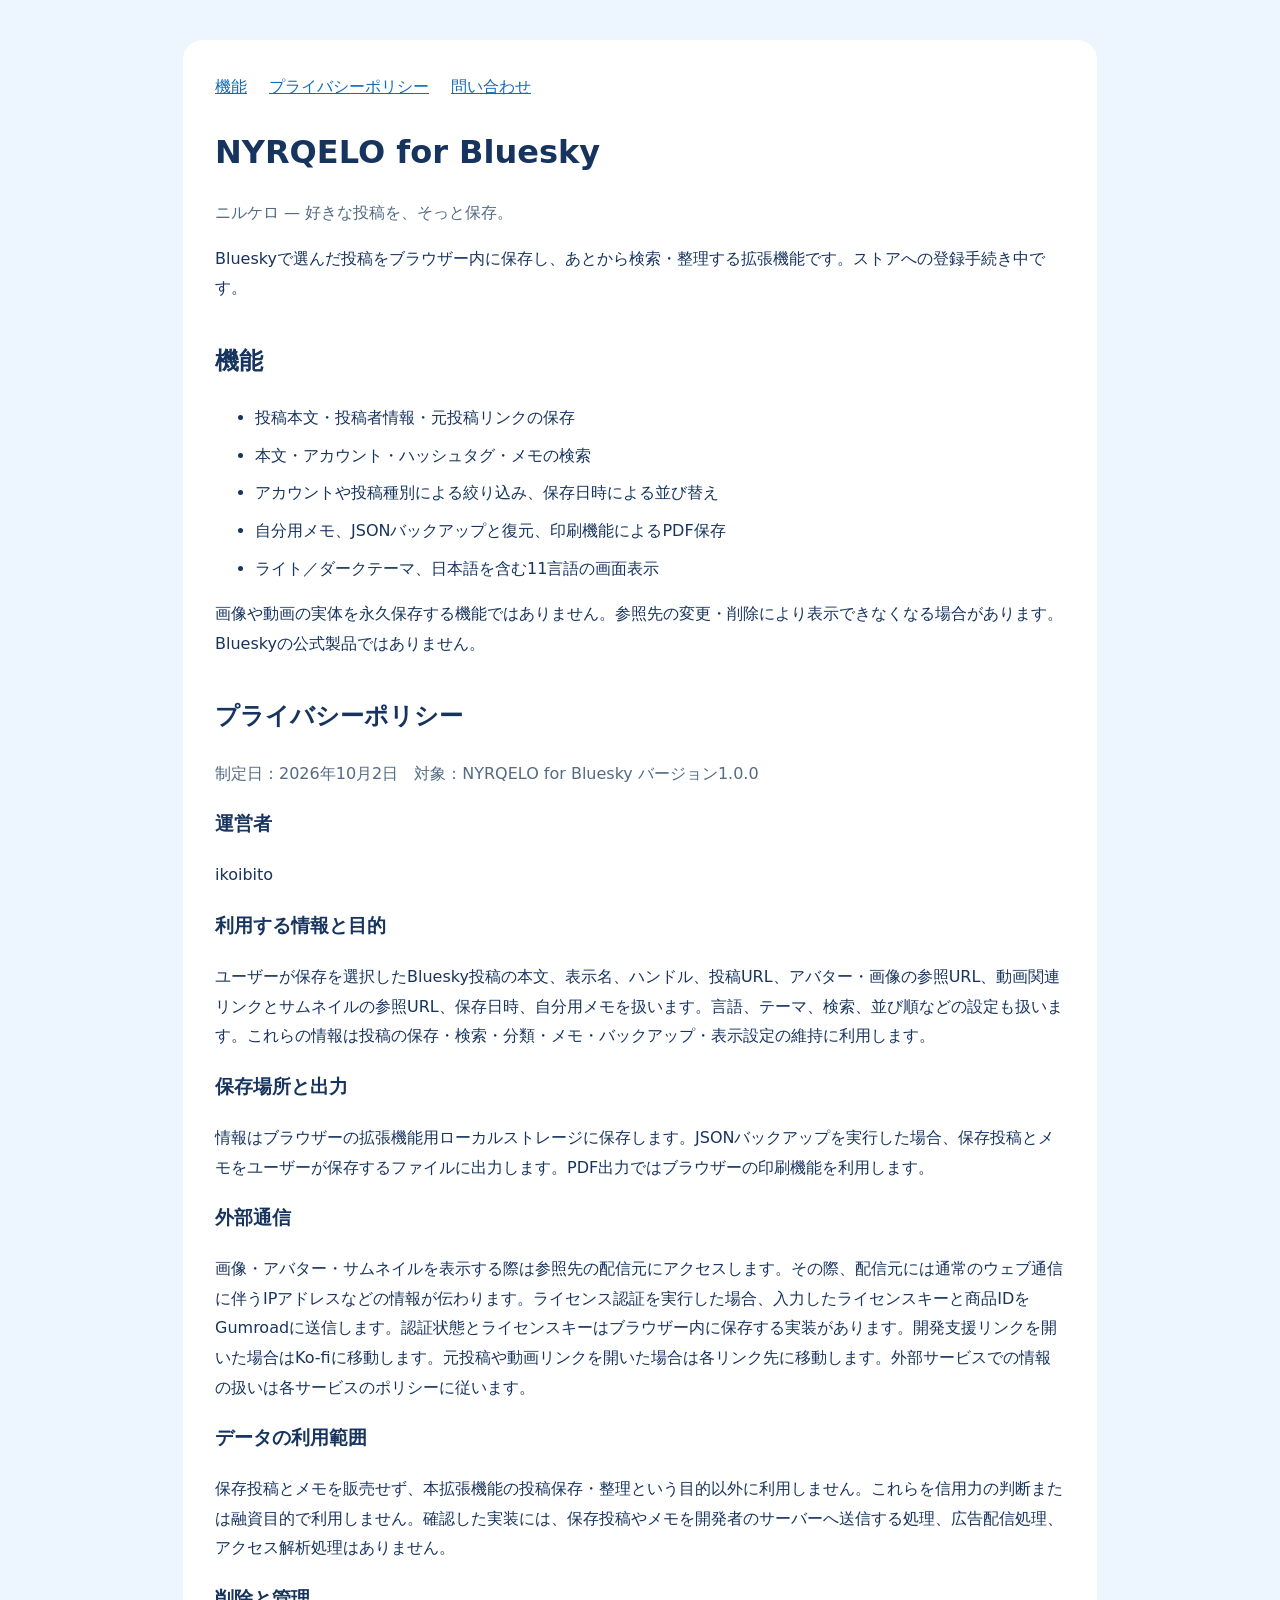
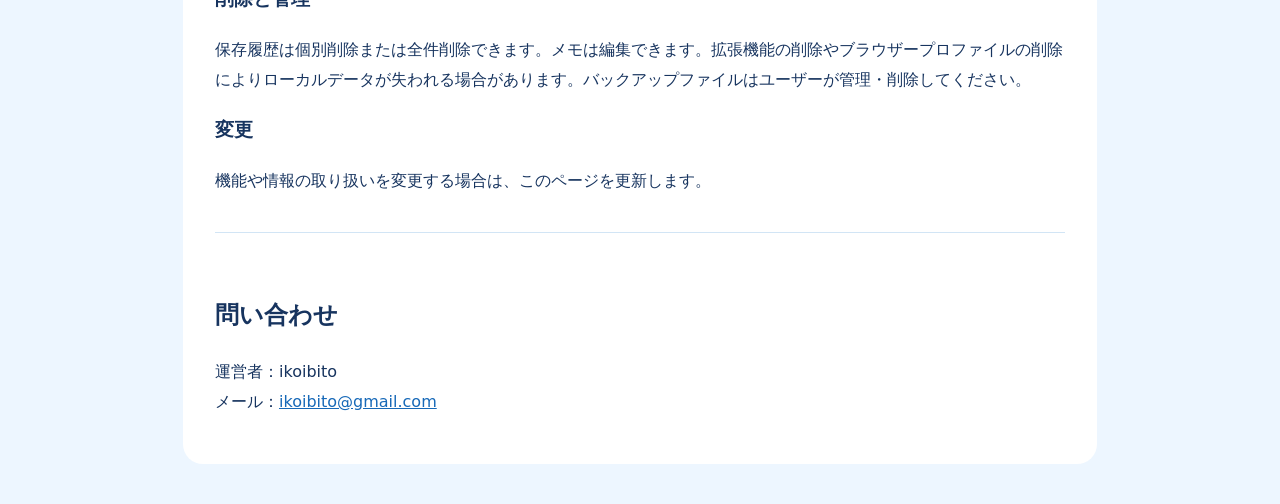
==== index.html @ 9e635da9 "製品紹介とプライバシーポリシーを公開" ====
<!doctype html>
<html lang="ja">
<head><meta charset="utf-8"><meta name="viewport" content="width=device-width,initial-scale=1"><title>NYRQELO for Bluesky｜ニルケロ</title>
<style>body{margin:0;background:#edf6ff;color:#17345f;font-family:system-ui,sans-serif;line-height:1.85}main{max-width:850px;margin:40px auto;padding:32px;background:#fff;border-radius:20px}h1{font-size:2rem;margin-bottom:0}h2{margin-top:36px}a{color:#1769b8}.sub{color:#536b83}li{margin:8px 0}footer{border-top:1px solid #d2e5f5;padding-top:24px;margin-top:36px}nav a{margin-right:22px}</style></head>
<body><main><nav><a href="#features">機能</a><a href="#privacy">プライバシーポリシー</a><a href="#support">問い合わせ</a></nav>
<h1>NYRQELO for Bluesky</h1><p class="sub">ニルケロ — 好きな投稿を、そっと保存。</p><p>Blueskyで選んだ投稿をブラウザー内に保存し、あとから検索・整理する拡張機能です。ストアへの登録手続き中です。</p>
<h2 id="features">機能</h2><ul><li>投稿本文・投稿者情報・元投稿リンクの保存</li><li>本文・アカウント・ハッシュタグ・メモの検索</li><li>アカウントや投稿種別による絞り込み、保存日時による並び替え</li><li>自分用メモ、JSONバックアップと復元、印刷機能によるPDF保存</li><li>ライト／ダークテーマ、日本語を含む11言語の画面表示</li></ul>
<p>画像や動画の実体を永久保存する機能ではありません。参照先の変更・削除により表示できなくなる場合があります。Blueskyの公式製品ではありません。</p>
<h2 id="privacy">プライバシーポリシー</h2><p class="sub">制定日：2026年10月2日　対象：NYRQELO for Bluesky バージョン1.0.0</p>
<h3>運営者</h3><p>ikoibito</p>
<h3>利用する情報と目的</h3><p>ユーザーが保存を選択したBluesky投稿の本文、表示名、ハンドル、投稿URL、アバター・画像の参照URL、動画関連リンクとサムネイルの参照URL、保存日時、自分用メモを扱います。言語、テーマ、検索、並び順などの設定も扱います。これらの情報は投稿の保存・検索・分類・メモ・バックアップ・表示設定の維持に利用します。</p>
<h3>保存場所と出力</h3><p>情報はブラウザーの拡張機能用ローカルストレージに保存します。JSONバックアップを実行した場合、保存投稿とメモをユーザーが保存するファイルに出力します。PDF出力ではブラウザーの印刷機能を利用します。</p>
<h3>外部通信</h3><p>画像・アバター・サムネイルを表示する際は参照先の配信元にアクセスします。その際、配信元には通常のウェブ通信に伴うIPアドレスなどの情報が伝わります。ライセンス認証を実行した場合、入力したライセンスキーと商品IDをGumroadに送信します。認証状態とライセンスキーはブラウザー内に保存する実装があります。開発支援リンクを開いた場合はKo-fiに移動します。元投稿や動画リンクを開いた場合は各リンク先に移動します。外部サービスでの情報の扱いは各サービスのポリシーに従います。</p>
<h3>データの利用範囲</h3><p>保存投稿とメモを販売せず、本拡張機能の投稿保存・整理という目的以外に利用しません。これらを信用力の判断または融資目的で利用しません。確認した実装には、保存投稿やメモを開発者のサーバーへ送信する処理、広告配信処理、アクセス解析処理はありません。</p>
<h3>削除と管理</h3><p>保存履歴は個別削除または全件削除できます。メモは編集できます。拡張機能の削除やブラウザープロファイルの削除によりローカルデータが失われる場合があります。バックアップファイルはユーザーが管理・削除してください。</p>
<h3>変更</h3><p>機能や情報の取り扱いを変更する場合は、このページを更新します。</p>
<footer id="support"><h2>問い合わせ</h2><p>運営者：ikoibito<br>メール：<a href="mailto:ikoibito@gmail.com">ikoibito@gmail.com</a></p></footer>
</main></body></html>
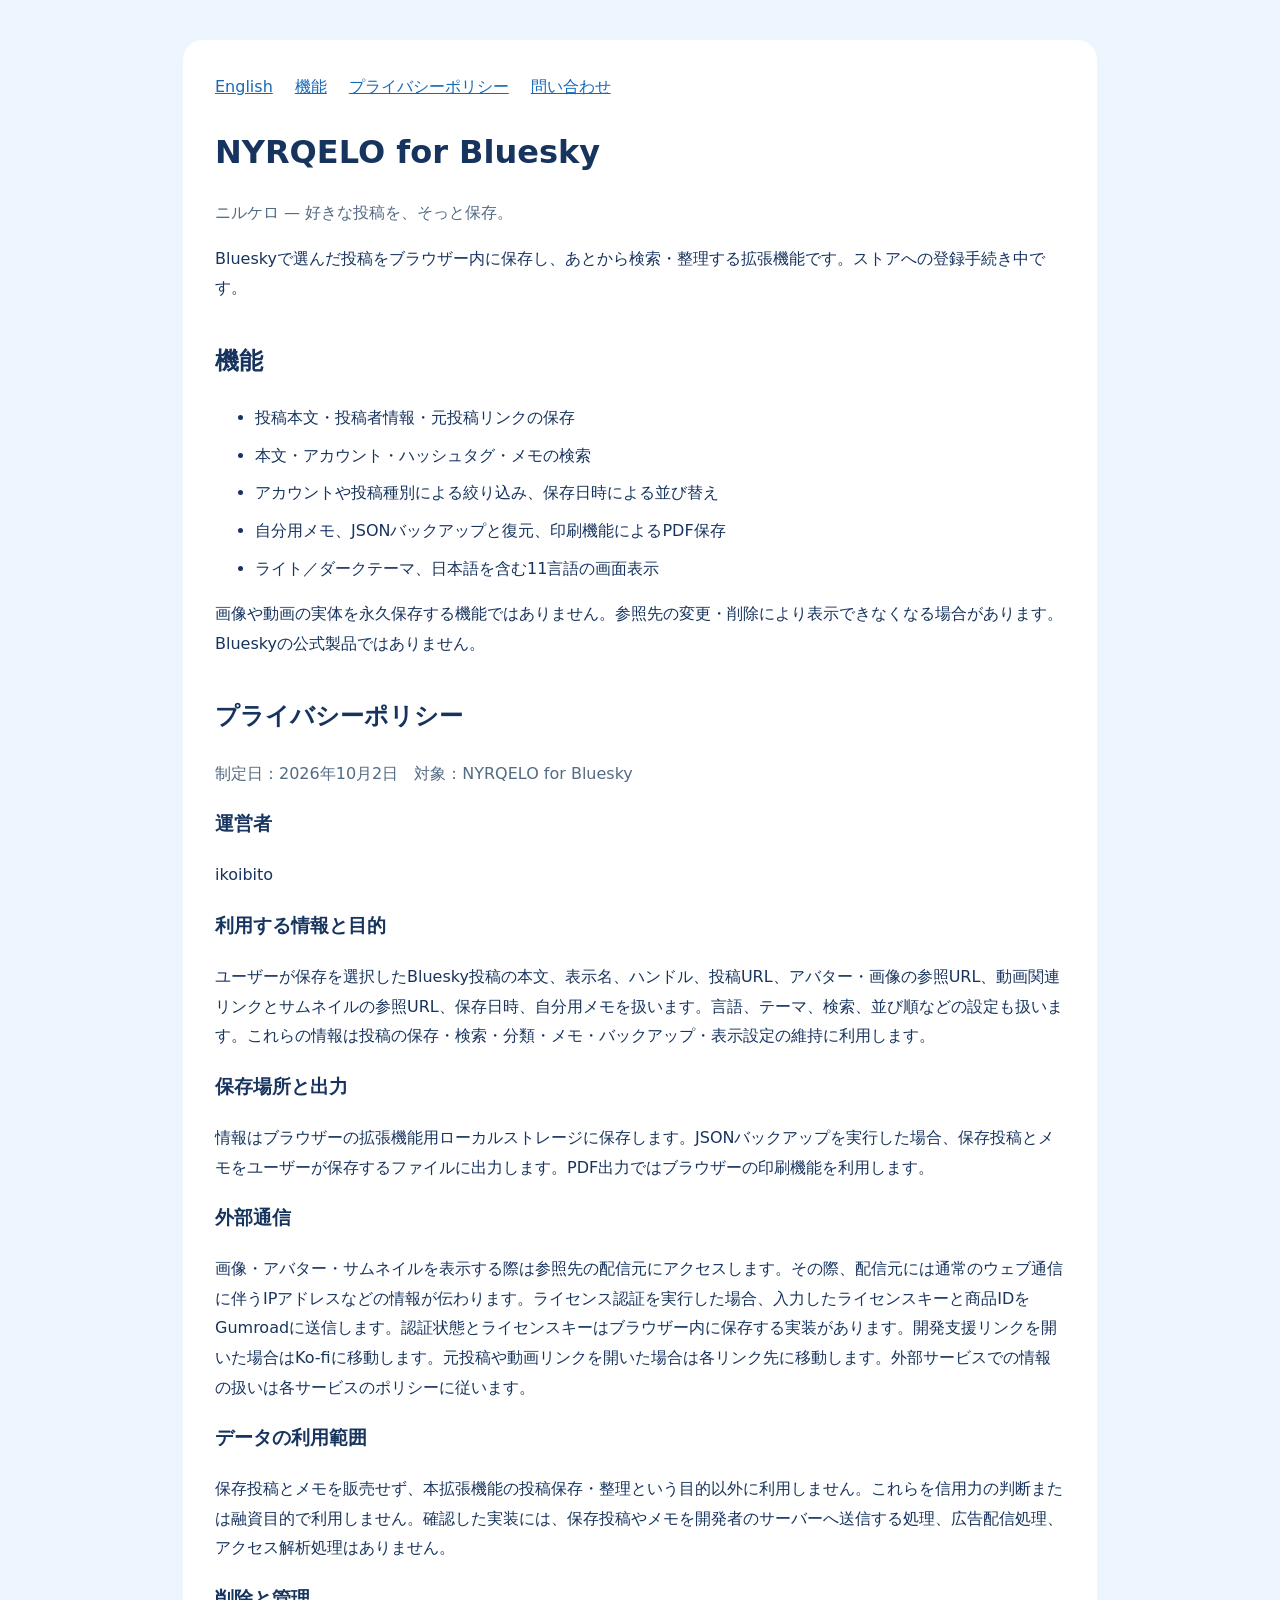
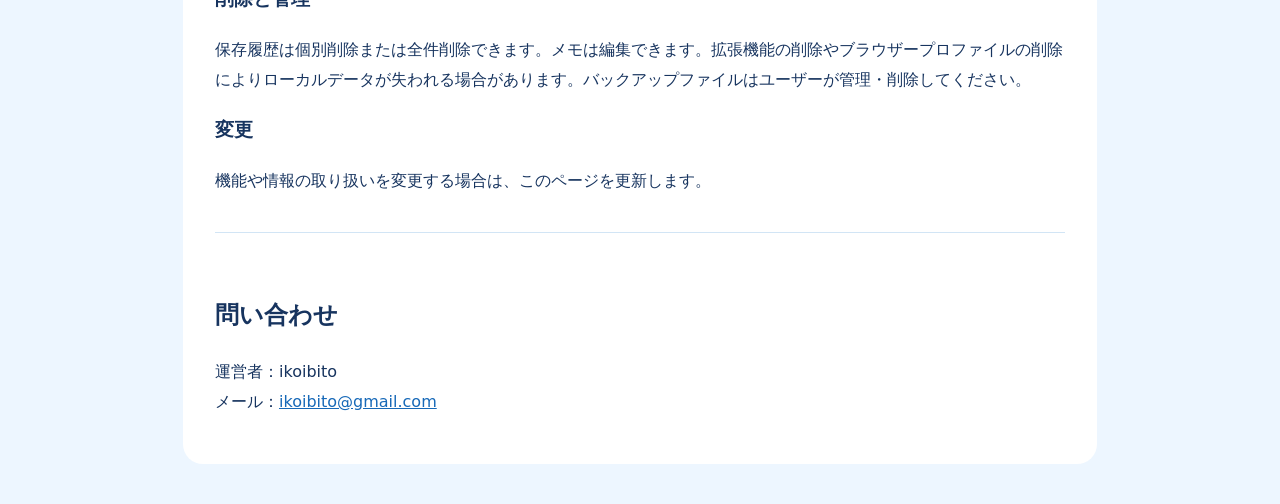
==== commit 465dc6af: "日本語ページに英語ページへの切り替えを追加" ====
--- a/index.html
+++ b/index.html
@@ -2,11 +2,11 @@
 <html lang="ja">
 <head><meta charset="utf-8"><meta name="viewport" content="width=device-width,initial-scale=1"><title>NYRQELO for Bluesky｜ニルケロ</title>
 <style>body{margin:0;background:#edf6ff;color:#17345f;font-family:system-ui,sans-serif;line-height:1.85}main{max-width:850px;margin:40px auto;padding:32px;background:#fff;border-radius:20px}h1{font-size:2rem;margin-bottom:0}h2{margin-top:36px}a{color:#1769b8}.sub{color:#536b83}li{margin:8px 0}footer{border-top:1px solid #d2e5f5;padding-top:24px;margin-top:36px}nav a{margin-right:22px}</style></head>
-<body><main><nav><a href="#features">機能</a><a href="#privacy">プライバシーポリシー</a><a href="#support">問い合わせ</a></nav>
+<body><main><nav><a href="index-en.html">English</a><a href="#features">機能</a><a href="#privacy">プライバシーポリシー</a><a href="#support">問い合わせ</a></nav>
 <h1>NYRQELO for Bluesky</h1><p class="sub">ニルケロ — 好きな投稿を、そっと保存。</p><p>Blueskyで選んだ投稿をブラウザー内に保存し、あとから検索・整理する拡張機能です。ストアへの登録手続き中です。</p>
 <h2 id="features">機能</h2><ul><li>投稿本文・投稿者情報・元投稿リンクの保存</li><li>本文・アカウント・ハッシュタグ・メモの検索</li><li>アカウントや投稿種別による絞り込み、保存日時による並び替え</li><li>自分用メモ、JSONバックアップと復元、印刷機能によるPDF保存</li><li>ライト／ダークテーマ、日本語を含む11言語の画面表示</li></ul>
 <p>画像や動画の実体を永久保存する機能ではありません。参照先の変更・削除により表示できなくなる場合があります。Blueskyの公式製品ではありません。</p>
-<h2 id="privacy">プライバシーポリシー</h2><p class="sub">制定日：2026年10月2日　対象：NYRQELO for Bluesky バージョン1.0.0</p>
+<h2 id="privacy">プライバシーポリシー</h2><p class="sub">制定日：2026年10月2日　対象：NYRQELO for Bluesky</p>
 <h3>運営者</h3><p>ikoibito</p>
 <h3>利用する情報と目的</h3><p>ユーザーが保存を選択したBluesky投稿の本文、表示名、ハンドル、投稿URL、アバター・画像の参照URL、動画関連リンクとサムネイルの参照URL、保存日時、自分用メモを扱います。言語、テーマ、検索、並び順などの設定も扱います。これらの情報は投稿の保存・検索・分類・メモ・バックアップ・表示設定の維持に利用します。</p>
 <h3>保存場所と出力</h3><p>情報はブラウザーの拡張機能用ローカルストレージに保存します。JSONバックアップを実行した場合、保存投稿とメモをユーザーが保存するファイルに出力します。PDF出力ではブラウザーの印刷機能を利用します。</p>
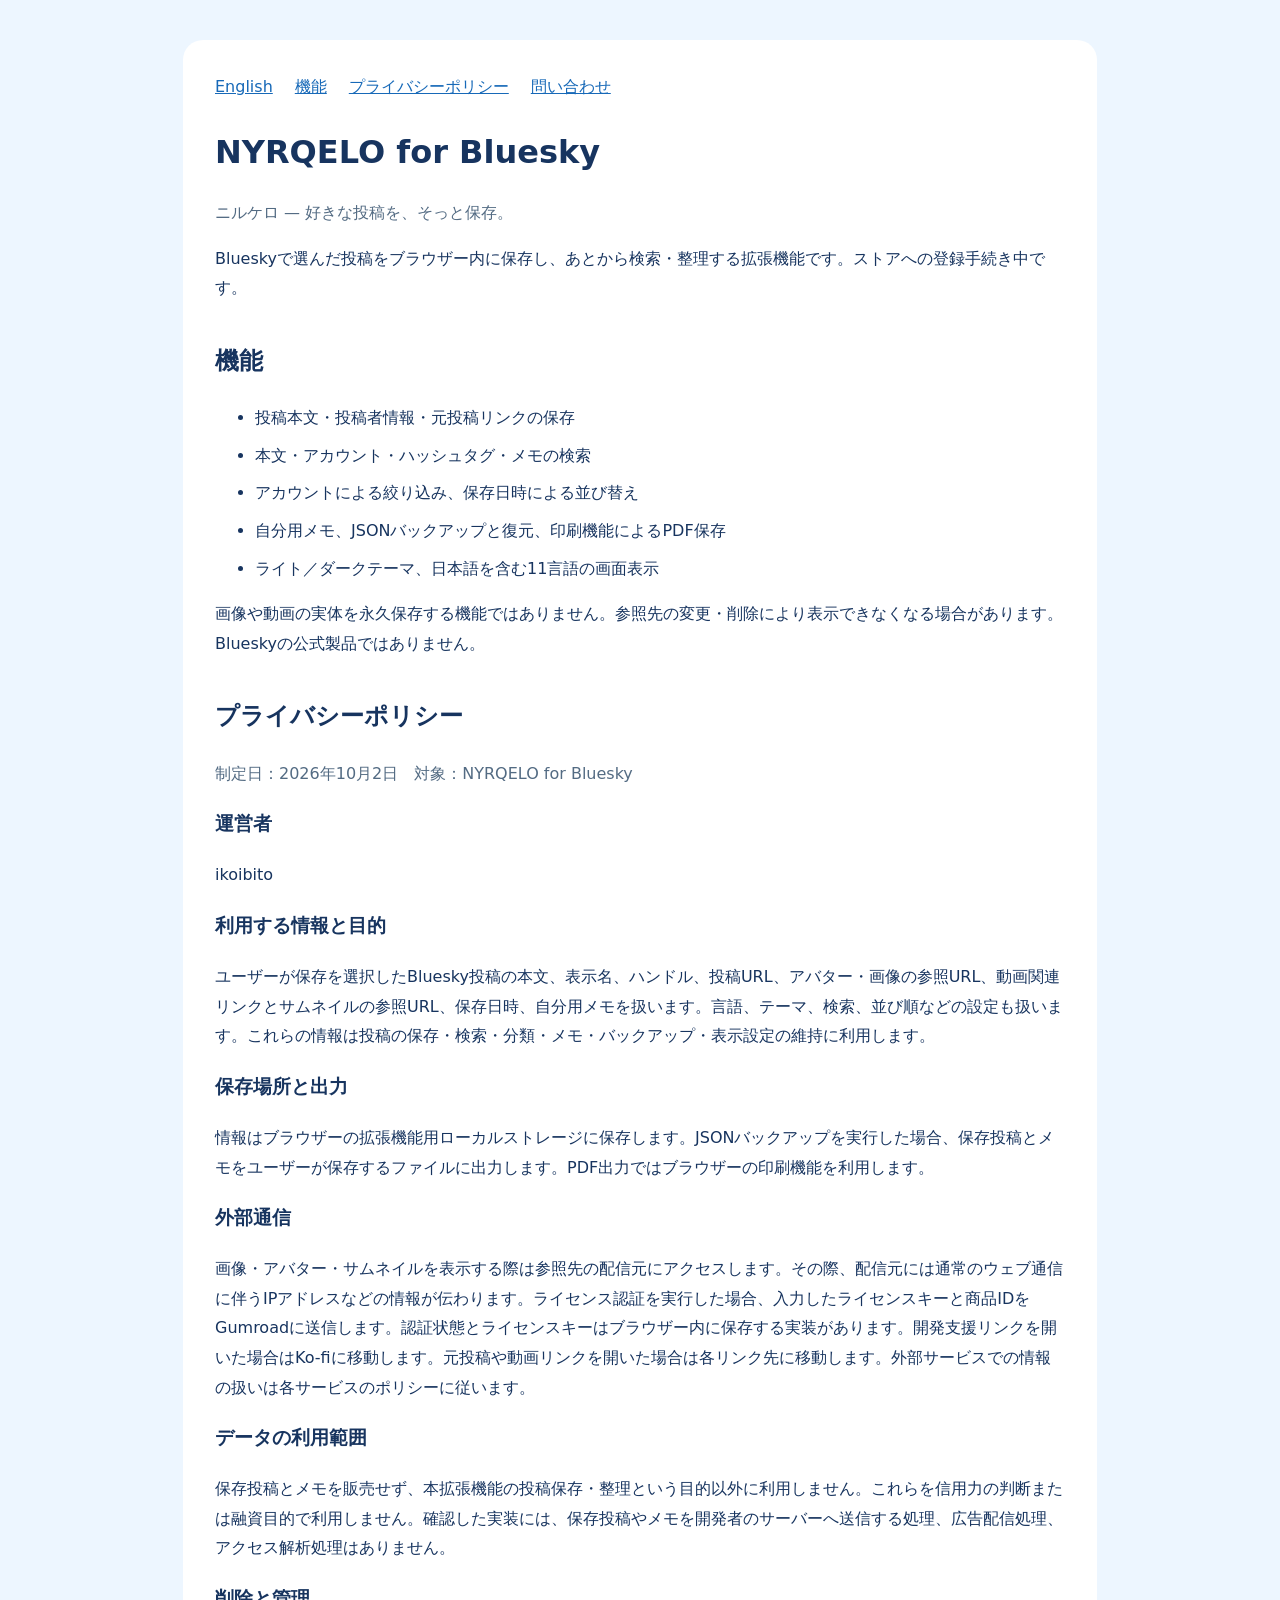
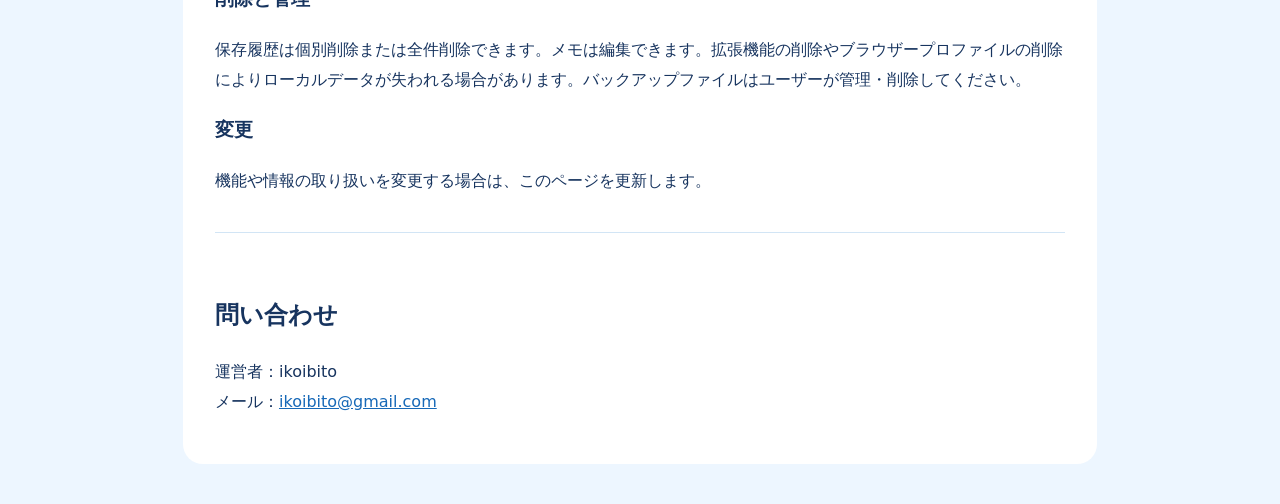
==== commit ea7c5f16: "確認したアカウント絞り込み機能に説明を統一" ====
--- a/index.html
+++ b/index.html
@@ -4,7 +4,7 @@
 <style>body{margin:0;background:#edf6ff;color:#17345f;font-family:system-ui,sans-serif;line-height:1.85}main{max-width:850px;margin:40px auto;padding:32px;background:#fff;border-radius:20px}h1{font-size:2rem;margin-bottom:0}h2{margin-top:36px}a{color:#1769b8}.sub{color:#536b83}li{margin:8px 0}footer{border-top:1px solid #d2e5f5;padding-top:24px;margin-top:36px}nav a{margin-right:22px}</style></head>
 <body><main><nav><a href="index-en.html">English</a><a href="#features">機能</a><a href="#privacy">プライバシーポリシー</a><a href="#support">問い合わせ</a></nav>
 <h1>NYRQELO for Bluesky</h1><p class="sub">ニルケロ — 好きな投稿を、そっと保存。</p><p>Blueskyで選んだ投稿をブラウザー内に保存し、あとから検索・整理する拡張機能です。ストアへの登録手続き中です。</p>
-<h2 id="features">機能</h2><ul><li>投稿本文・投稿者情報・元投稿リンクの保存</li><li>本文・アカウント・ハッシュタグ・メモの検索</li><li>アカウントや投稿種別による絞り込み、保存日時による並び替え</li><li>自分用メモ、JSONバックアップと復元、印刷機能によるPDF保存</li><li>ライト／ダークテーマ、日本語を含む11言語の画面表示</li></ul>
+<h2 id="features">機能</h2><ul><li>投稿本文・投稿者情報・元投稿リンクの保存</li><li>本文・アカウント・ハッシュタグ・メモの検索</li><li>アカウントによる絞り込み、保存日時による並び替え</li><li>自分用メモ、JSONバックアップと復元、印刷機能によるPDF保存</li><li>ライト／ダークテーマ、日本語を含む11言語の画面表示</li></ul>
 <p>画像や動画の実体を永久保存する機能ではありません。参照先の変更・削除により表示できなくなる場合があります。Blueskyの公式製品ではありません。</p>
 <h2 id="privacy">プライバシーポリシー</h2><p class="sub">制定日：2026年10月2日　対象：NYRQELO for Bluesky</p>
 <h3>運営者</h3><p>ikoibito</p>
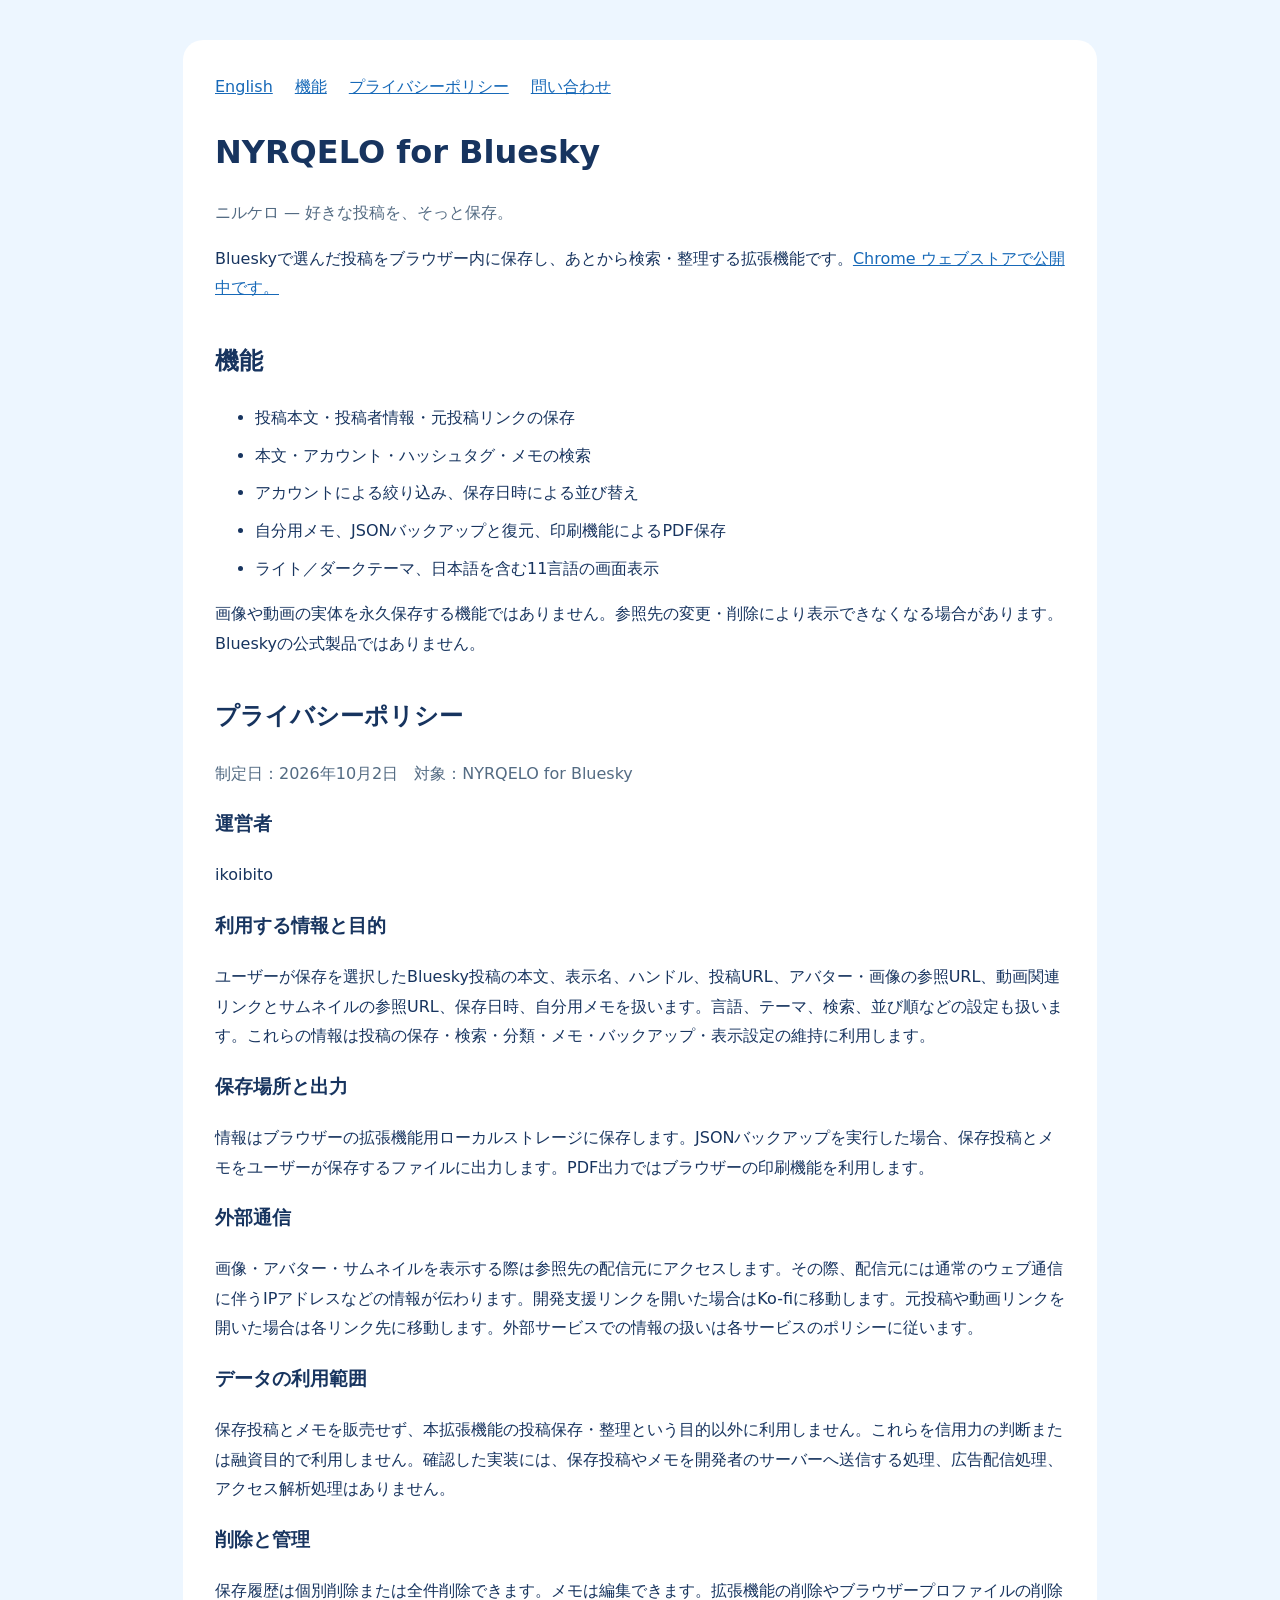
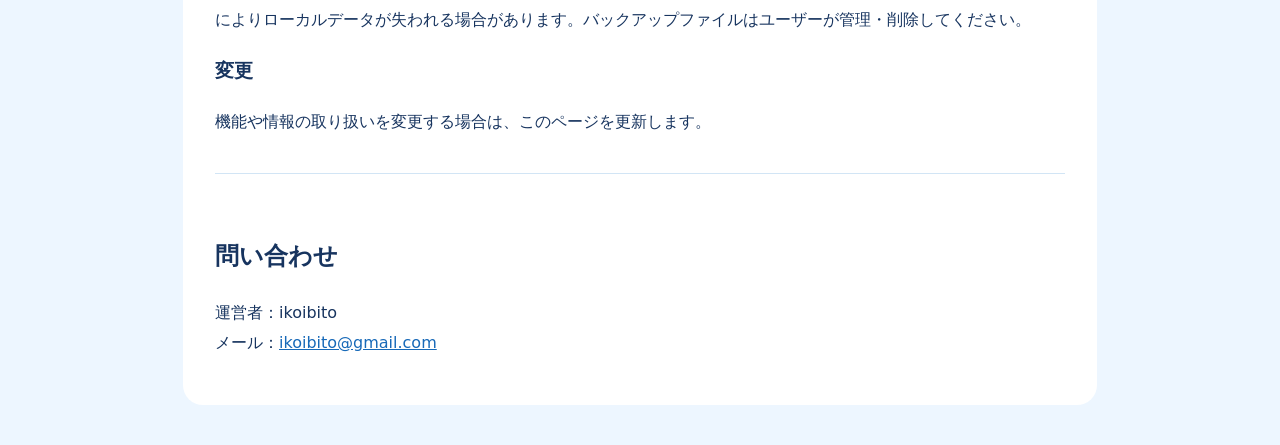
==== commit bfb4c427: "公開ページを1.1.0の仕様に更新" ====
--- a/index.html
+++ b/index.html
@@ -3,16 +3,16 @@
 <head><meta charset="utf-8"><meta name="viewport" content="width=device-width,initial-scale=1"><title>NYRQELO for Bluesky｜ニルケロ</title>
 <style>body{margin:0;background:#edf6ff;color:#17345f;font-family:system-ui,sans-serif;line-height:1.85}main{max-width:850px;margin:40px auto;padding:32px;background:#fff;border-radius:20px}h1{font-size:2rem;margin-bottom:0}h2{margin-top:36px}a{color:#1769b8}.sub{color:#536b83}li{margin:8px 0}footer{border-top:1px solid #d2e5f5;padding-top:24px;margin-top:36px}nav a{margin-right:22px}</style></head>
 <body><main><nav><a href="index-en.html">English</a><a href="#features">機能</a><a href="#privacy">プライバシーポリシー</a><a href="#support">問い合わせ</a></nav>
-<h1>NYRQELO for Bluesky</h1><p class="sub">ニルケロ — 好きな投稿を、そっと保存。</p><p>Blueskyで選んだ投稿をブラウザー内に保存し、あとから検索・整理する拡張機能です。ストアへの登録手続き中です。</p>
+<h1>NYRQELO for Bluesky</h1><p class="sub">ニルケロ — 好きな投稿を、そっと保存。</p><p>Blueskyで選んだ投稿をブラウザー内に保存し、あとから検索・整理する拡張機能です。<a href="https://chromewebstore.google.com/detail/nyrqelo-for-bluesky/inamkdcoefaflmniegmelinbdoelckhn?hl=ja">Chrome ウェブストアで公開中です。</a></p>
 <h2 id="features">機能</h2><ul><li>投稿本文・投稿者情報・元投稿リンクの保存</li><li>本文・アカウント・ハッシュタグ・メモの検索</li><li>アカウントによる絞り込み、保存日時による並び替え</li><li>自分用メモ、JSONバックアップと復元、印刷機能によるPDF保存</li><li>ライト／ダークテーマ、日本語を含む11言語の画面表示</li></ul>
 <p>画像や動画の実体を永久保存する機能ではありません。参照先の変更・削除により表示できなくなる場合があります。Blueskyの公式製品ではありません。</p>
 <h2 id="privacy">プライバシーポリシー</h2><p class="sub">制定日：2026年10月2日　対象：NYRQELO for Bluesky</p>
 <h3>運営者</h3><p>ikoibito</p>
 <h3>利用する情報と目的</h3><p>ユーザーが保存を選択したBluesky投稿の本文、表示名、ハンドル、投稿URL、アバター・画像の参照URL、動画関連リンクとサムネイルの参照URL、保存日時、自分用メモを扱います。言語、テーマ、検索、並び順などの設定も扱います。これらの情報は投稿の保存・検索・分類・メモ・バックアップ・表示設定の維持に利用します。</p>
 <h3>保存場所と出力</h3><p>情報はブラウザーの拡張機能用ローカルストレージに保存します。JSONバックアップを実行した場合、保存投稿とメモをユーザーが保存するファイルに出力します。PDF出力ではブラウザーの印刷機能を利用します。</p>
-<h3>外部通信</h3><p>画像・アバター・サムネイルを表示する際は参照先の配信元にアクセスします。その際、配信元には通常のウェブ通信に伴うIPアドレスなどの情報が伝わります。ライセンス認証を実行した場合、入力したライセンスキーと商品IDをGumroadに送信します。認証状態とライセンスキーはブラウザー内に保存する実装があります。開発支援リンクを開いた場合はKo-fiに移動します。元投稿や動画リンクを開いた場合は各リンク先に移動します。外部サービスでの情報の扱いは各サービスのポリシーに従います。</p>
+<h3>外部通信</h3><p>画像・アバター・サムネイルを表示する際は参照先の配信元にアクセスします。その際、配信元には通常のウェブ通信に伴うIPアドレスなどの情報が伝わります。開発支援リンクを開いた場合はKo-fiに移動します。元投稿や動画リンクを開いた場合は各リンク先に移動します。外部サービスでの情報の扱いは各サービスのポリシーに従います。</p>
 <h3>データの利用範囲</h3><p>保存投稿とメモを販売せず、本拡張機能の投稿保存・整理という目的以外に利用しません。これらを信用力の判断または融資目的で利用しません。確認した実装には、保存投稿やメモを開発者のサーバーへ送信する処理、広告配信処理、アクセス解析処理はありません。</p>
 <h3>削除と管理</h3><p>保存履歴は個別削除または全件削除できます。メモは編集できます。拡張機能の削除やブラウザープロファイルの削除によりローカルデータが失われる場合があります。バックアップファイルはユーザーが管理・削除してください。</p>
 <h3>変更</h3><p>機能や情報の取り扱いを変更する場合は、このページを更新します。</p>
 <footer id="support"><h2>問い合わせ</h2><p>運営者：ikoibito<br>メール：<a href="mailto:ikoibito@gmail.com">ikoibito@gmail.com</a></p></footer>
-</main></body></html>+</main></body></html>
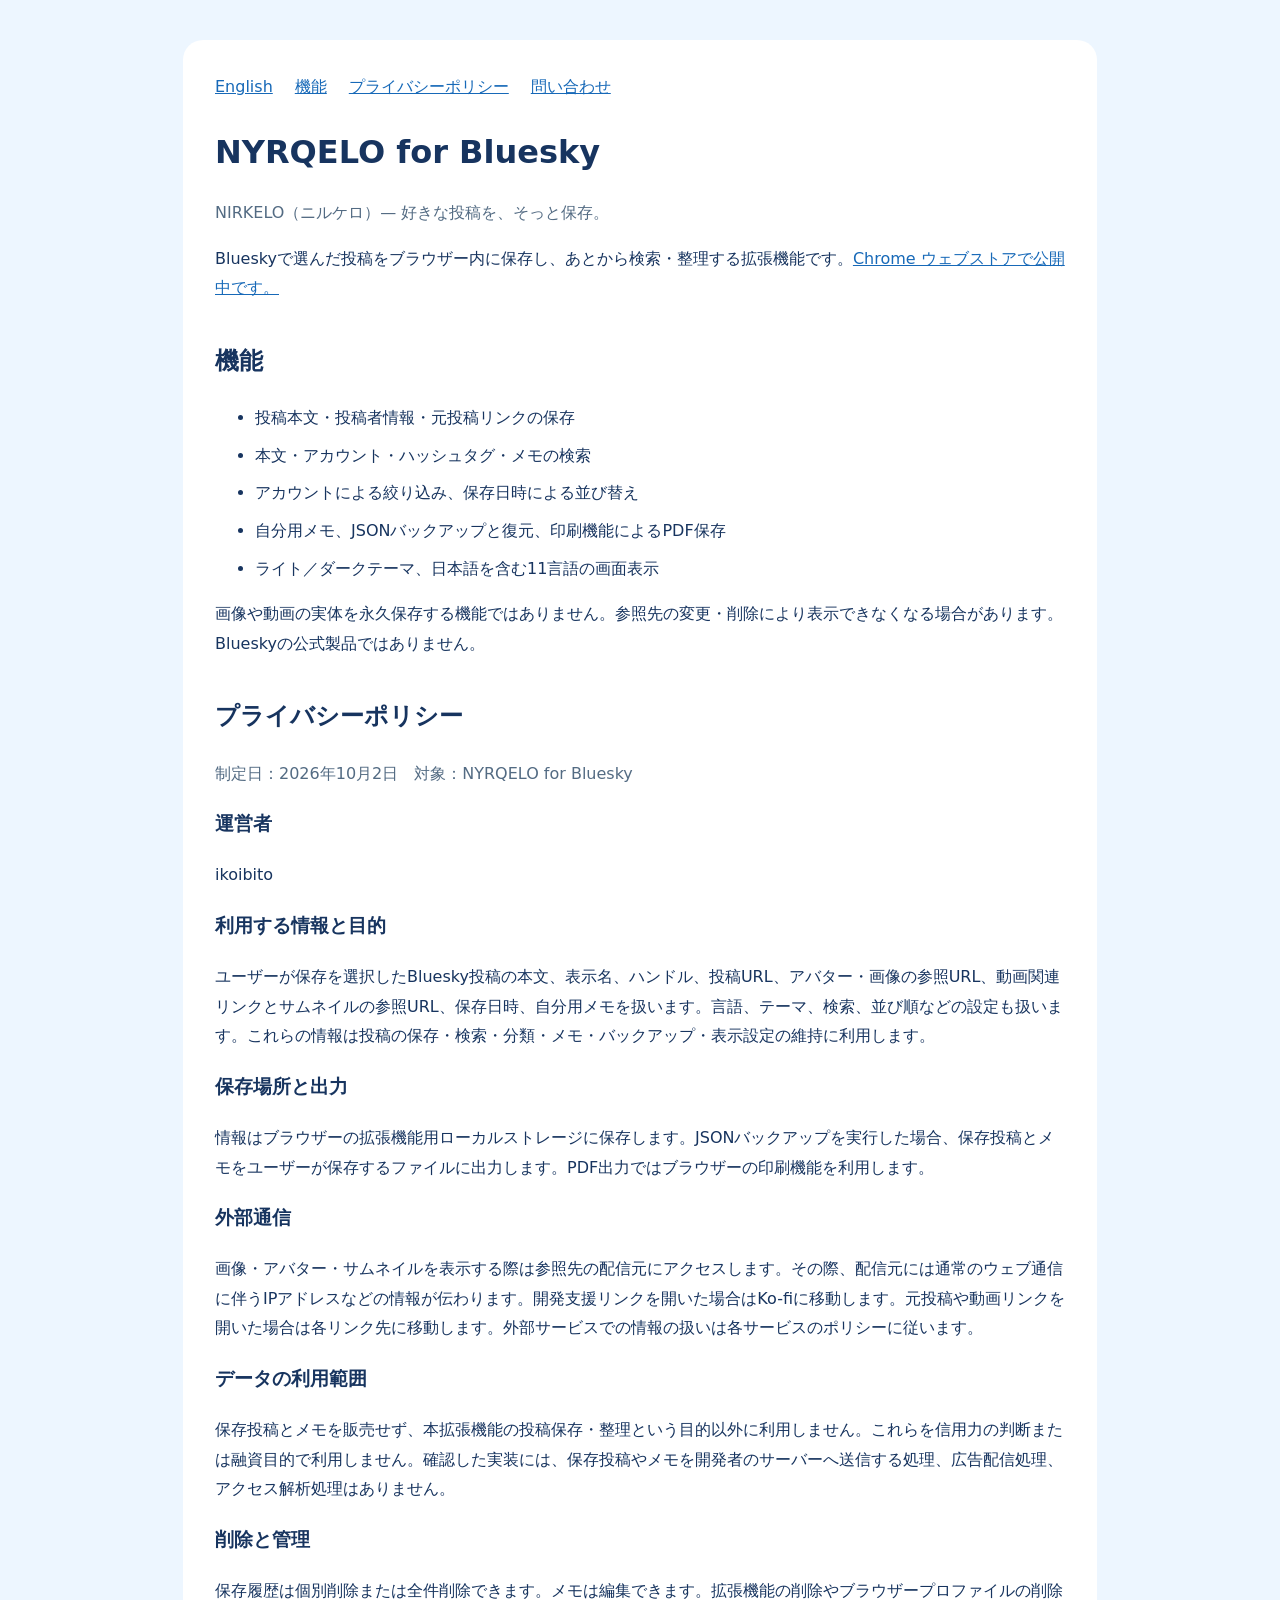
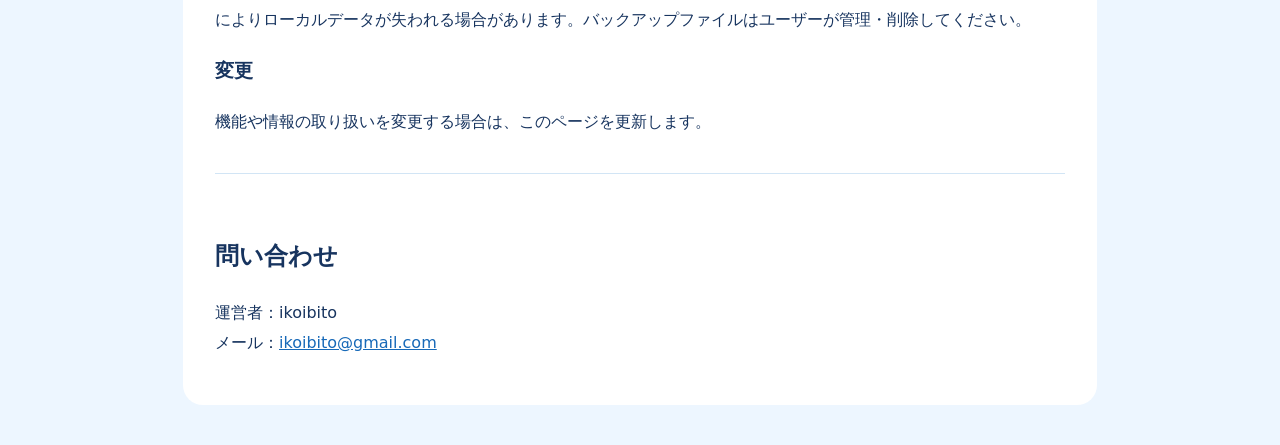
==== commit 8dfd0971: "英語向けの読み方をNIRKELOに統一" ====
--- a/index.html
+++ b/index.html
@@ -1,9 +1,9 @@
 <!doctype html>
 <html lang="ja">
-<head><meta charset="utf-8"><meta name="viewport" content="width=device-width,initial-scale=1"><title>NYRQELO for Bluesky｜ニルケロ</title>
+<head><meta charset="utf-8"><meta name="viewport" content="width=device-width,initial-scale=1"><title>NYRQELO for Bluesky｜NIRKELO（ニルケロ）</title>
 <style>body{margin:0;background:#edf6ff;color:#17345f;font-family:system-ui,sans-serif;line-height:1.85}main{max-width:850px;margin:40px auto;padding:32px;background:#fff;border-radius:20px}h1{font-size:2rem;margin-bottom:0}h2{margin-top:36px}a{color:#1769b8}.sub{color:#536b83}li{margin:8px 0}footer{border-top:1px solid #d2e5f5;padding-top:24px;margin-top:36px}nav a{margin-right:22px}</style></head>
 <body><main><nav><a href="index-en.html">English</a><a href="#features">機能</a><a href="#privacy">プライバシーポリシー</a><a href="#support">問い合わせ</a></nav>
-<h1>NYRQELO for Bluesky</h1><p class="sub">ニルケロ — 好きな投稿を、そっと保存。</p><p>Blueskyで選んだ投稿をブラウザー内に保存し、あとから検索・整理する拡張機能です。<a href="https://chromewebstore.google.com/detail/nyrqelo-for-bluesky/inamkdcoefaflmniegmelinbdoelckhn?hl=ja">Chrome ウェブストアで公開中です。</a></p>
+<h1>NYRQELO for Bluesky</h1><p class="sub">NIRKELO（ニルケロ）— 好きな投稿を、そっと保存。</p><p>Blueskyで選んだ投稿をブラウザー内に保存し、あとから検索・整理する拡張機能です。<a href="https://chromewebstore.google.com/detail/nyrqelo-for-bluesky/inamkdcoefaflmniegmelinbdoelckhn?hl=ja">Chrome ウェブストアで公開中です。</a></p>
 <h2 id="features">機能</h2><ul><li>投稿本文・投稿者情報・元投稿リンクの保存</li><li>本文・アカウント・ハッシュタグ・メモの検索</li><li>アカウントによる絞り込み、保存日時による並び替え</li><li>自分用メモ、JSONバックアップと復元、印刷機能によるPDF保存</li><li>ライト／ダークテーマ、日本語を含む11言語の画面表示</li></ul>
 <p>画像や動画の実体を永久保存する機能ではありません。参照先の変更・削除により表示できなくなる場合があります。Blueskyの公式製品ではありません。</p>
 <h2 id="privacy">プライバシーポリシー</h2><p class="sub">制定日：2026年10月2日　対象：NYRQELO for Bluesky</p>
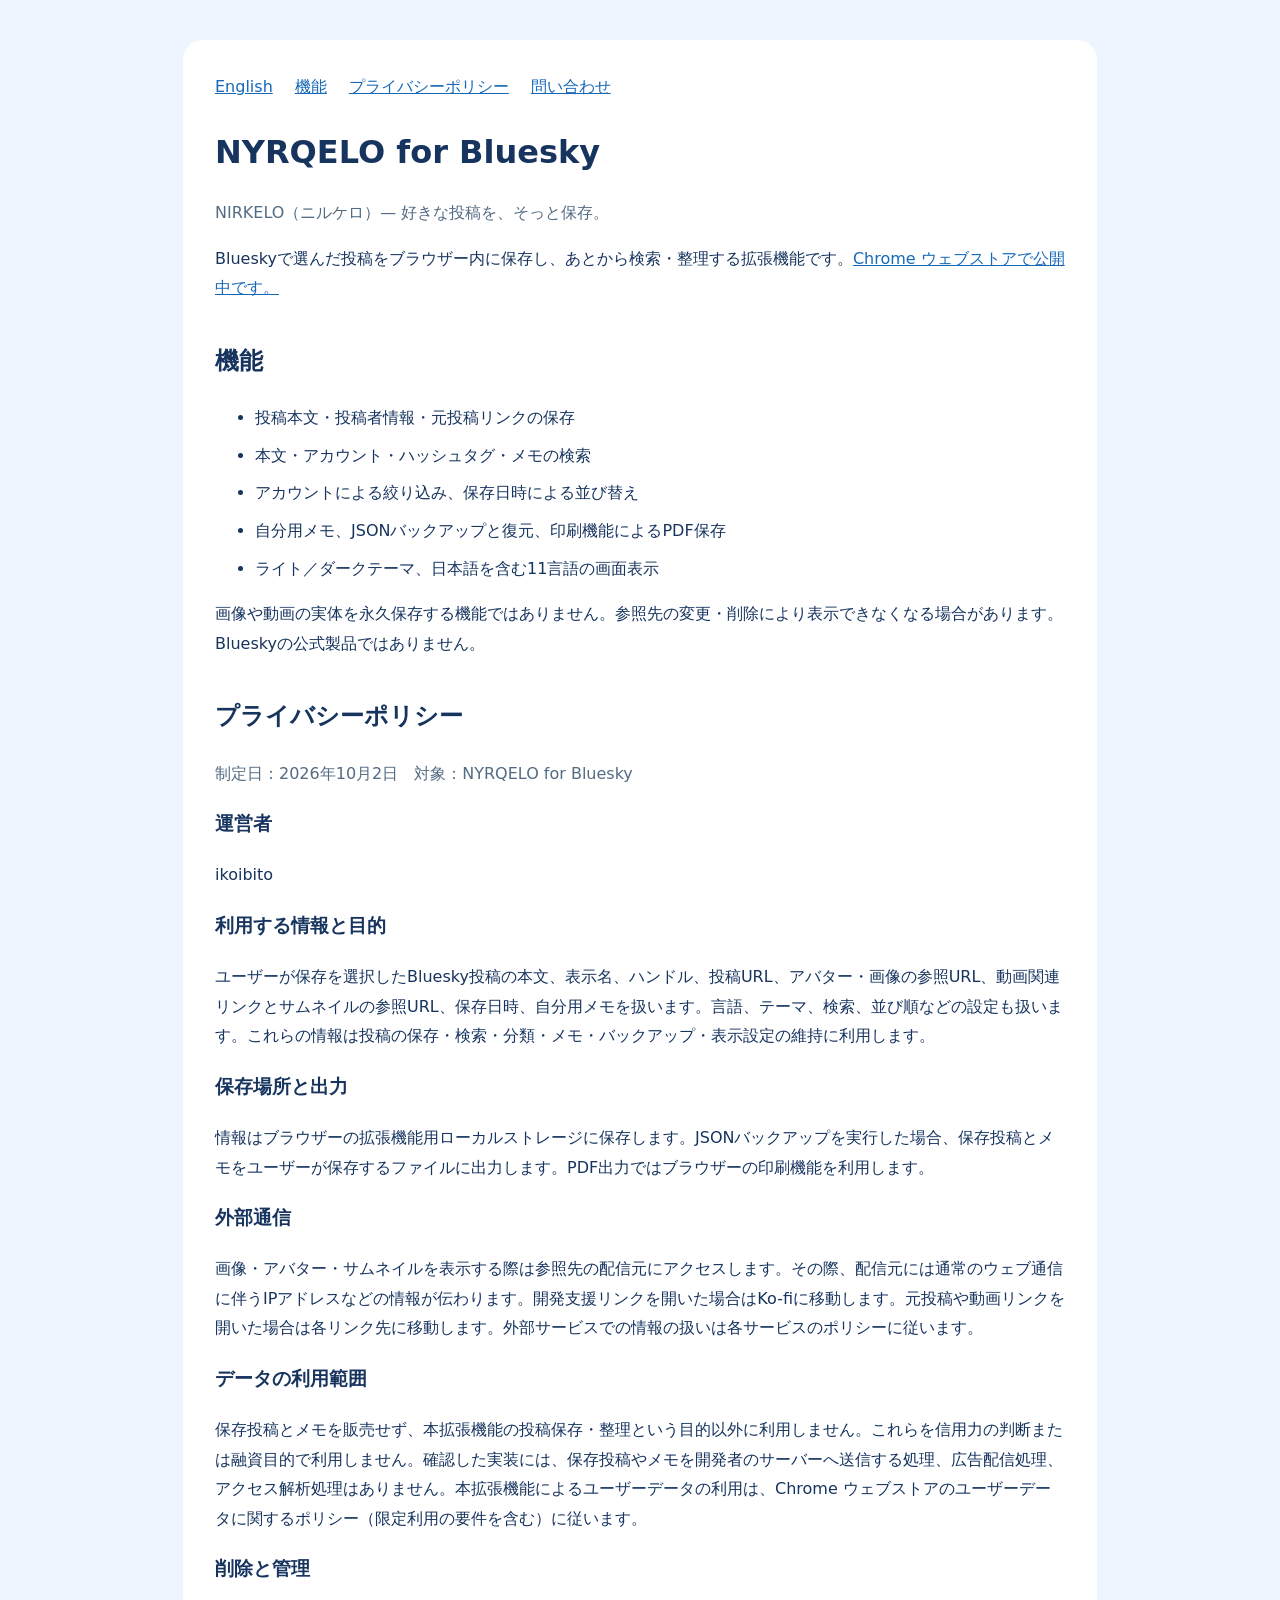
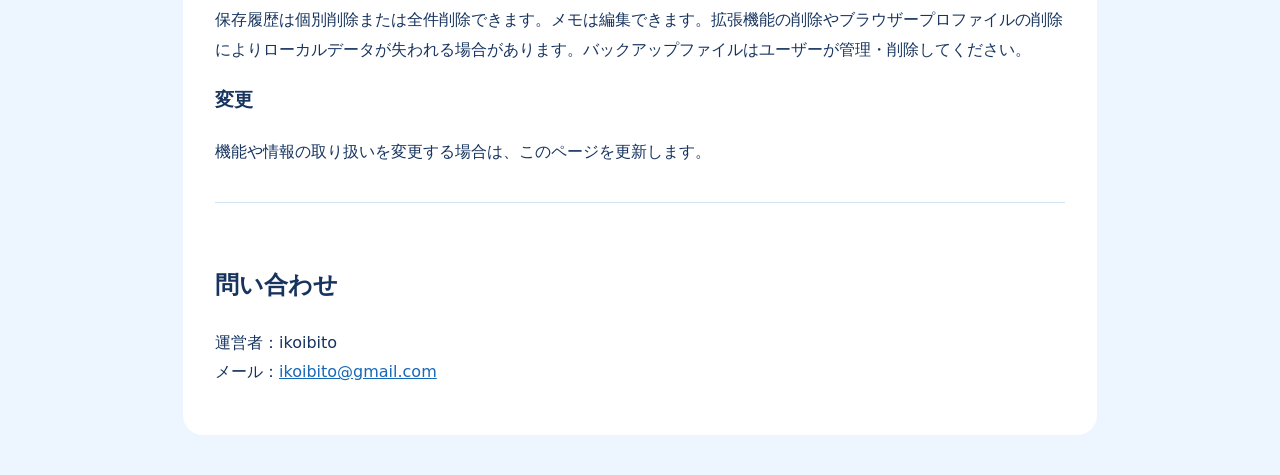
==== commit babedb9b: "プライバシー方針に限定利用要件を追記" ====
--- a/index.html
+++ b/index.html
@@ -11,7 +11,7 @@
 <h3>利用する情報と目的</h3><p>ユーザーが保存を選択したBluesky投稿の本文、表示名、ハンドル、投稿URL、アバター・画像の参照URL、動画関連リンクとサムネイルの参照URL、保存日時、自分用メモを扱います。言語、テーマ、検索、並び順などの設定も扱います。これらの情報は投稿の保存・検索・分類・メモ・バックアップ・表示設定の維持に利用します。</p>
 <h3>保存場所と出力</h3><p>情報はブラウザーの拡張機能用ローカルストレージに保存します。JSONバックアップを実行した場合、保存投稿とメモをユーザーが保存するファイルに出力します。PDF出力ではブラウザーの印刷機能を利用します。</p>
 <h3>外部通信</h3><p>画像・アバター・サムネイルを表示する際は参照先の配信元にアクセスします。その際、配信元には通常のウェブ通信に伴うIPアドレスなどの情報が伝わります。開発支援リンクを開いた場合はKo-fiに移動します。元投稿や動画リンクを開いた場合は各リンク先に移動します。外部サービスでの情報の扱いは各サービスのポリシーに従います。</p>
-<h3>データの利用範囲</h3><p>保存投稿とメモを販売せず、本拡張機能の投稿保存・整理という目的以外に利用しません。これらを信用力の判断または融資目的で利用しません。確認した実装には、保存投稿やメモを開発者のサーバーへ送信する処理、広告配信処理、アクセス解析処理はありません。</p>
+<h3>データの利用範囲</h3><p>保存投稿とメモを販売せず、本拡張機能の投稿保存・整理という目的以外に利用しません。これらを信用力の判断または融資目的で利用しません。確認した実装には、保存投稿やメモを開発者のサーバーへ送信する処理、広告配信処理、アクセス解析処理はありません。本拡張機能によるユーザーデータの利用は、Chrome ウェブストアのユーザーデータに関するポリシー（限定利用の要件を含む）に従います。</p>
 <h3>削除と管理</h3><p>保存履歴は個別削除または全件削除できます。メモは編集できます。拡張機能の削除やブラウザープロファイルの削除によりローカルデータが失われる場合があります。バックアップファイルはユーザーが管理・削除してください。</p>
 <h3>変更</h3><p>機能や情報の取り扱いを変更する場合は、このページを更新します。</p>
 <footer id="support"><h2>問い合わせ</h2><p>運営者：ikoibito<br>メール：<a href="mailto:ikoibito@gmail.com">ikoibito@gmail.com</a></p></footer>
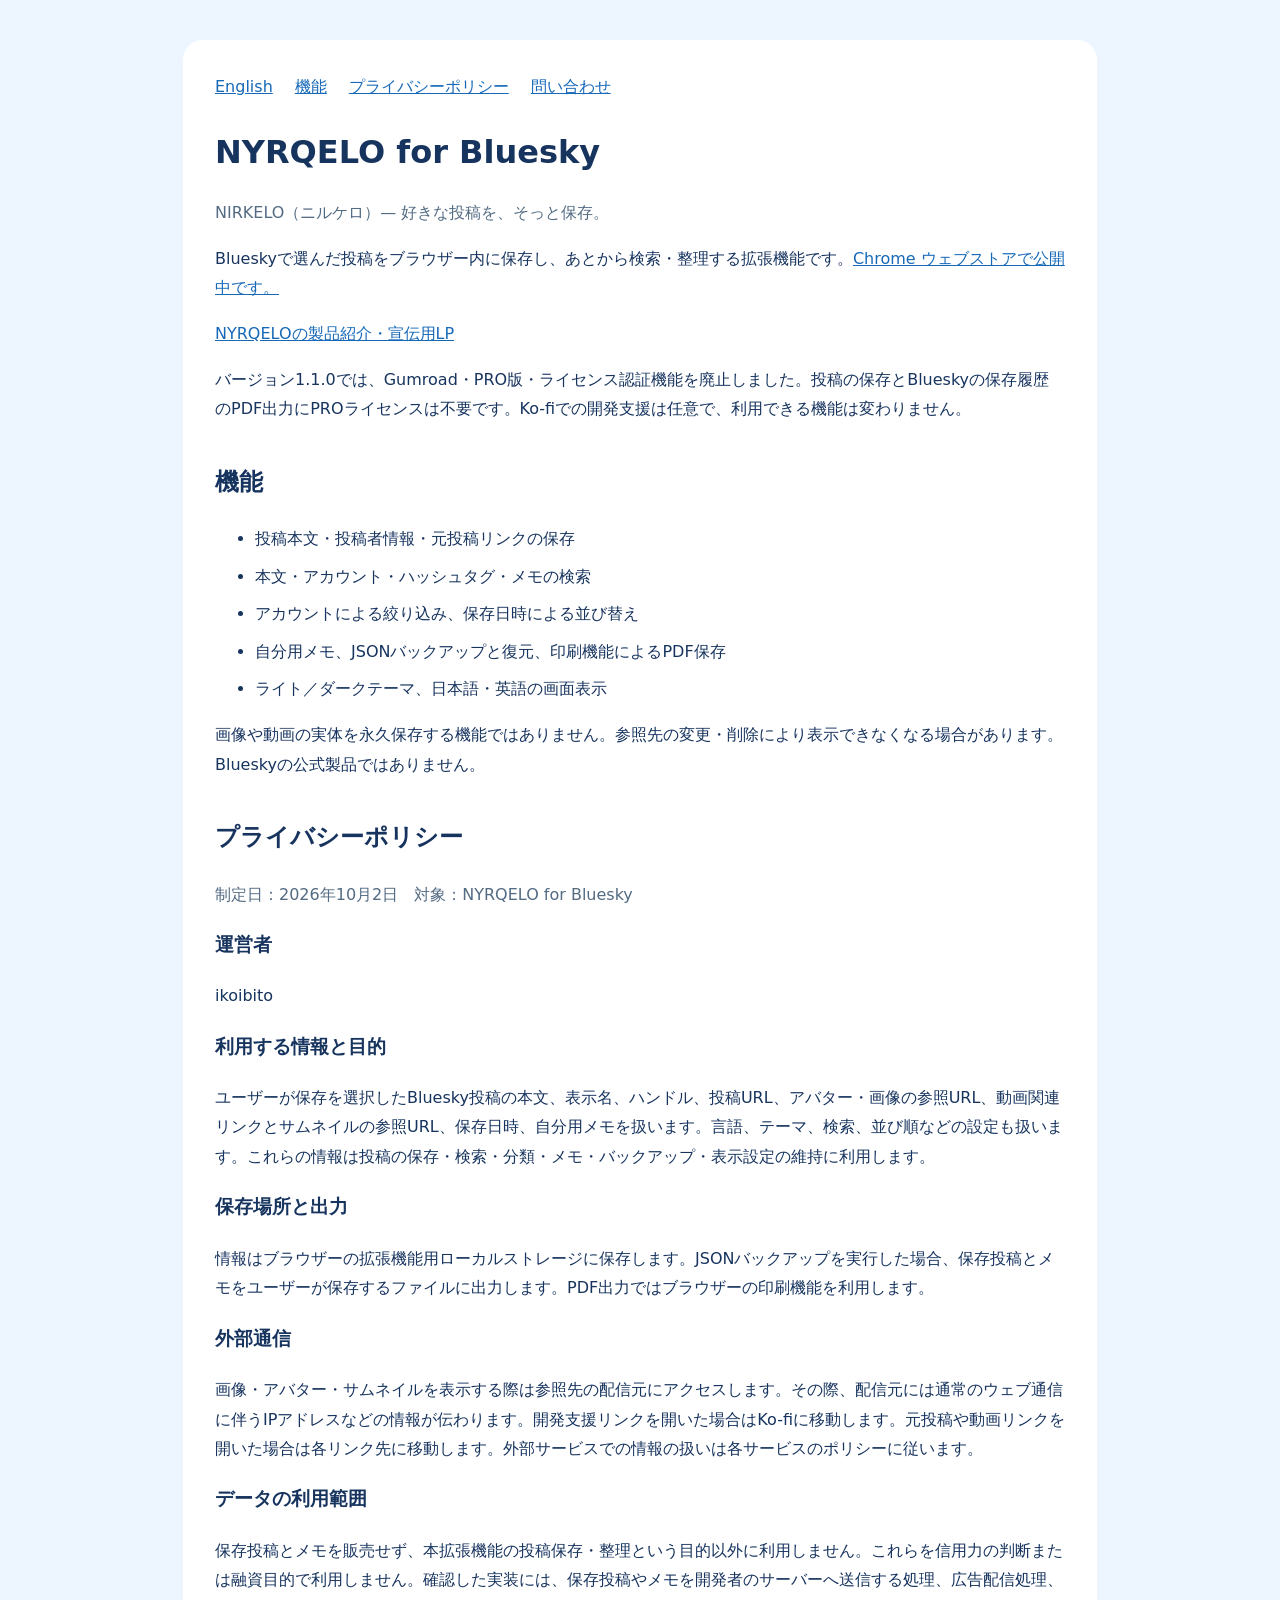
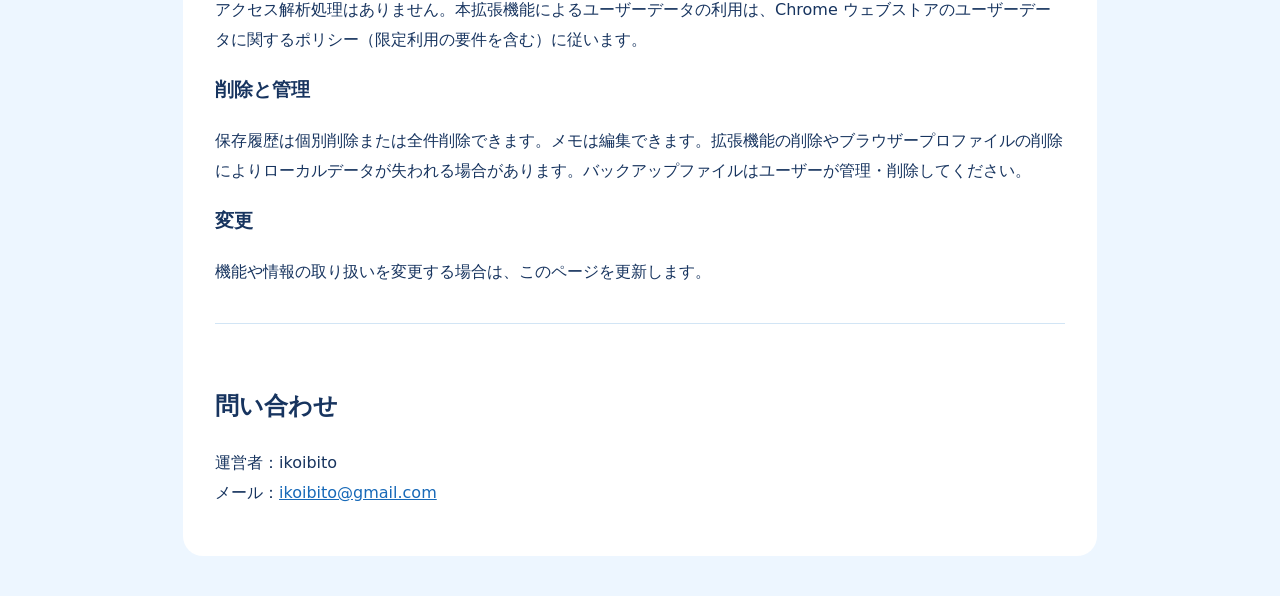
==== commit 2a246e18: "製品説明をv1.1.0と同期し宣伝用LPを案内" ====
--- a/index.html
+++ b/index.html
@@ -4,7 +4,9 @@
 <style>body{margin:0;background:#edf6ff;color:#17345f;font-family:system-ui,sans-serif;line-height:1.85}main{max-width:850px;margin:40px auto;padding:32px;background:#fff;border-radius:20px}h1{font-size:2rem;margin-bottom:0}h2{margin-top:36px}a{color:#1769b8}.sub{color:#536b83}li{margin:8px 0}footer{border-top:1px solid #d2e5f5;padding-top:24px;margin-top:36px}nav a{margin-right:22px}</style></head>
 <body><main><nav><a href="index-en.html">English</a><a href="#features">機能</a><a href="#privacy">プライバシーポリシー</a><a href="#support">問い合わせ</a></nav>
 <h1>NYRQELO for Bluesky</h1><p class="sub">NIRKELO（ニルケロ）— 好きな投稿を、そっと保存。</p><p>Blueskyで選んだ投稿をブラウザー内に保存し、あとから検索・整理する拡張機能です。<a href="https://chromewebstore.google.com/detail/nyrqelo-for-bluesky/inamkdcoefaflmniegmelinbdoelckhn?hl=ja">Chrome ウェブストアで公開中です。</a></p>
-<h2 id="features">機能</h2><ul><li>投稿本文・投稿者情報・元投稿リンクの保存</li><li>本文・アカウント・ハッシュタグ・メモの検索</li><li>アカウントによる絞り込み、保存日時による並び替え</li><li>自分用メモ、JSONバックアップと復元、印刷機能によるPDF保存</li><li>ライト／ダークテーマ、日本語を含む11言語の画面表示</li></ul>
+<p><a href="https://nyrqelo.vercel.app/">NYRQELOの製品紹介・宣伝用LP</a></p>
+<p>バージョン1.1.0では、Gumroad・PRO版・ライセンス認証機能を廃止しました。投稿の保存とBlueskyの保存履歴のPDF出力にPROライセンスは不要です。Ko-fiでの開発支援は任意で、利用できる機能は変わりません。</p>
+<h2 id="features">機能</h2><ul><li>投稿本文・投稿者情報・元投稿リンクの保存</li><li>本文・アカウント・ハッシュタグ・メモの検索</li><li>アカウントによる絞り込み、保存日時による並び替え</li><li>自分用メモ、JSONバックアップと復元、印刷機能によるPDF保存</li><li>ライト／ダークテーマ、日本語・英語の画面表示</li></ul>
 <p>画像や動画の実体を永久保存する機能ではありません。参照先の変更・削除により表示できなくなる場合があります。Blueskyの公式製品ではありません。</p>
 <h2 id="privacy">プライバシーポリシー</h2><p class="sub">制定日：2026年10月2日　対象：NYRQELO for Bluesky</p>
 <h3>運営者</h3><p>ikoibito</p>
